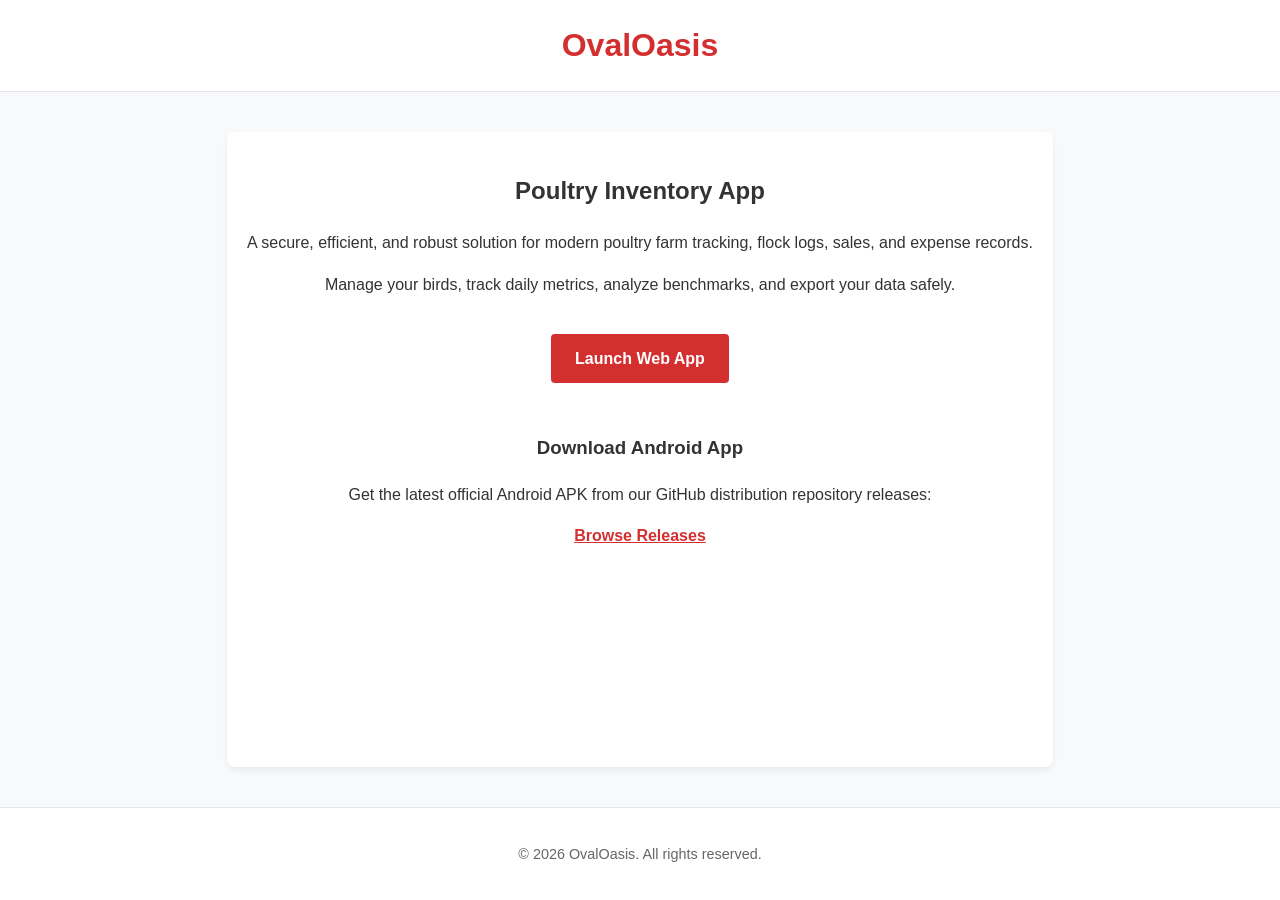
==== website/index.html @ 2f4b4ced "Publish marketing website 08ecbd48" ====
<!DOCTYPE html>
<html lang="en">
<head>
    <meta charset="UTF-8">
    <meta name="viewport" content="width=device-width, initial-scale=1.0">
    <title>OvalOasis - Poultry Inventory Management</title>
    <style>
        body {
            font-family: -apple-system, BlinkMacSystemFont, "Segoe UI", Roboto, Helvetica, Arial, sans-serif;
            line-height: 1.6;
            margin: 0;
            padding: 0;
            color: #333;
            background-color: #f7f9fa;
            display: flex;
            flex-direction: column;
            min-height: 100vh;
        }
        header {
            background-color: #ffffff;
            border-bottom: 1px solid #e1e4e8;
            padding: 20px;
            text-align: center;
        }
        header h1 {
            margin: 0;
            color: #d32f2f;
            font-size: 2rem;
        }
        main {
            flex: 1;
            max-width: 800px;
            margin: 40px auto;
            padding: 20px;
            text-align: center;
            background: #ffffff;
            border-radius: 8px;
            box-shadow: 0 4px 6px rgba(0,0,0,0.05);
        }
        .cta-button {
            display: inline-block;
            background-color: #d32f2f;
            color: #ffffff;
            padding: 12px 24px;
            margin: 20px 0;
            font-weight: bold;
            text-decoration: none;
            border-radius: 4px;
            transition: background-color 0.2s ease;
        }
        .cta-button:hover {
            background-color: #b71c1c;
        }
        footer {
            text-align: center;
            padding: 20px;
            font-size: 0.9rem;
            color: #666;
            border-top: 1px solid #e1e4e8;
            background-color: #ffffff;
        }
    </style>
</head>
<body>
    <header>
        <h1>OvalOasis</h1>
    </header>
    <main>
        <h2>Poultry Inventory App</h2>
        <p>A secure, efficient, and robust solution for modern poultry farm tracking, flock logs, sales, and expense records.</p>
        <p>Manage your birds, track daily metrics, analyze benchmarks, and export your data safely.</p>
        
        <a href="https://app.ovaloasis.in" class="cta-button">Launch Web App</a>
        
        <div style="margin-top: 30px;">
            <h3>Download Android App</h3>
            <p>Get the latest official Android APK from our GitHub distribution repository releases:</p>
            <a href="https://github.com/amzy/PoultryInventory-App/releases" style="color: #d32f2f; font-weight: bold; text-decoration: underline;">Browse Releases</a>
        </div>
    </main>
    <footer>
        <p>&copy; 2026 OvalOasis. All rights reserved.</p>
    </footer>
</body>
</html>
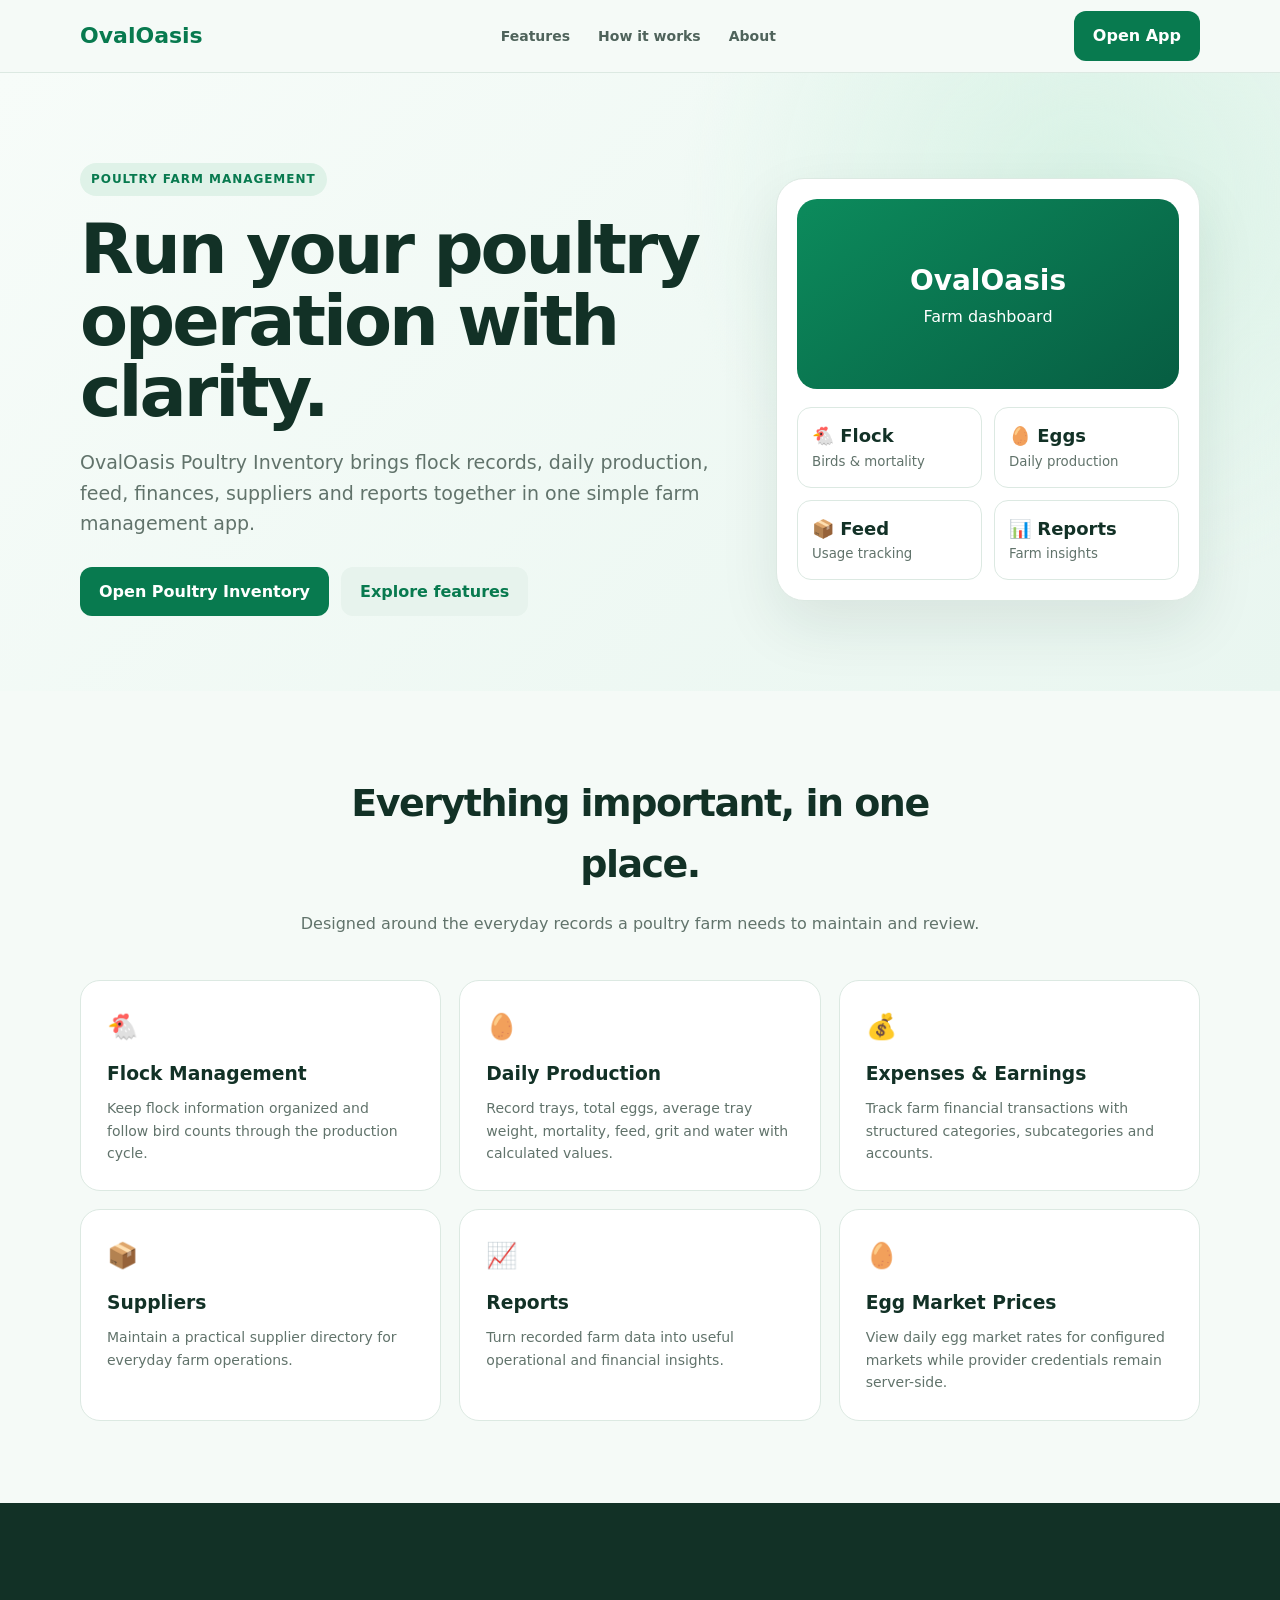
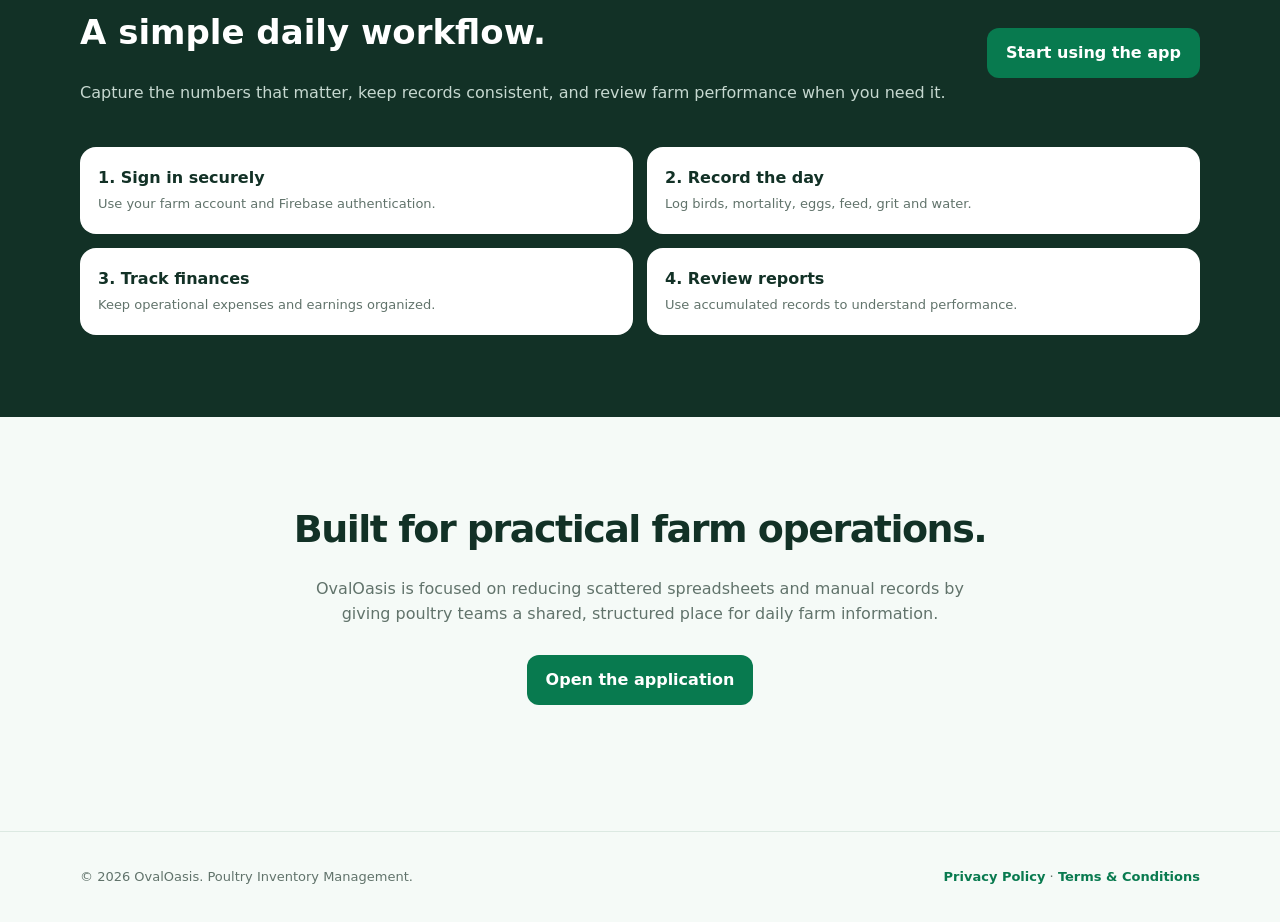
==== commit 9efa1536: "Create standard OvalOasis marketing website" ====
--- a/website/index.html
+++ b/website/index.html
@@ -1,85 +1,36 @@
-<!DOCTYPE html>
+<!doctype html>
 <html lang="en">
 <head>
-    <meta charset="UTF-8">
-    <meta name="viewport" content="width=device-width, initial-scale=1.0">
-    <title>OvalOasis - Poultry Inventory Management</title>
-    <style>
-        body {
-            font-family: -apple-system, BlinkMacSystemFont, "Segoe UI", Roboto, Helvetica, Arial, sans-serif;
-            line-height: 1.6;
-            margin: 0;
-            padding: 0;
-            color: #333;
-            background-color: #f7f9fa;
-            display: flex;
-            flex-direction: column;
-            min-height: 100vh;
-        }
-        header {
-            background-color: #ffffff;
-            border-bottom: 1px solid #e1e4e8;
-            padding: 20px;
-            text-align: center;
-        }
-        header h1 {
-            margin: 0;
-            color: #d32f2f;
-            font-size: 2rem;
-        }
-        main {
-            flex: 1;
-            max-width: 800px;
-            margin: 40px auto;
-            padding: 20px;
-            text-align: center;
-            background: #ffffff;
-            border-radius: 8px;
-            box-shadow: 0 4px 6px rgba(0,0,0,0.05);
-        }
-        .cta-button {
-            display: inline-block;
-            background-color: #d32f2f;
-            color: #ffffff;
-            padding: 12px 24px;
-            margin: 20px 0;
-            font-weight: bold;
-            text-decoration: none;
-            border-radius: 4px;
-            transition: background-color 0.2s ease;
-        }
-        .cta-button:hover {
-            background-color: #b71c1c;
-        }
-        footer {
-            text-align: center;
-            padding: 20px;
-            font-size: 0.9rem;
-            color: #666;
-            border-top: 1px solid #e1e4e8;
-            background-color: #ffffff;
-        }
-    </style>
+<meta charset="utf-8">
+<meta name="viewport" content="width=device-width,initial-scale=1">
+<meta name="description" content="OvalOasis Poultry Inventory — flock records, daily production, feed, finances, suppliers and reports in one farm management app.">
+<title>OvalOasis | Poultry Inventory Management</title>
+<style>
+:root{--g:#087a4f;--d:#123126;--m:#61736b;--bg:#f5faf7;--l:#dce9e2}
+*{box-sizing:border-box}html{scroll-behavior:smooth}body{margin:0;font-family:Inter,system-ui,-apple-system,BlinkMacSystemFont,"Segoe UI",sans-serif;color:var(--d);background:var(--bg);line-height:1.6}a{text-decoration:none;color:inherit}.w{width:min(1120px,calc(100% - 40px));margin:auto}
+header{position:sticky;top:0;z-index:5;background:#f5faf7ee;backdrop-filter:blur(12px);border-bottom:1px solid var(--l)}nav{height:72px;display:flex;align-items:center;justify-content:space-between}.brand{font-size:22px;font-weight:850;color:var(--g)}.links{display:flex;gap:28px;color:#4f635b;font-size:14px;font-weight:650}.btn{display:inline-flex;padding:12px 19px;border-radius:12px;background:var(--g);color:white;font-weight:750}.soft{background:#e7f3ed;color:var(--g)}
+.hero{padding:90px 0 75px;background:radial-gradient(circle at 85% 20%,#d8f2e5 0,transparent 34%),linear-gradient(135deg,#f7fcf9,#e9f6f0)}.grid{display:grid;grid-template-columns:1.2fr .8fr;gap:60px;align-items:center}.ey{display:inline-block;padding:7px 11px;border-radius:999px;background:#dff2e8;color:var(--g);font-size:12px;font-weight:800;text-transform:uppercase;letter-spacing:.08em}.hero h1{font-size:clamp(42px,6vw,70px);line-height:1.02;letter-spacing:-3px;margin:18px 0}.hero p{font-size:19px;color:var(--m);max-width:680px}.actions{display:flex;gap:12px;margin-top:28px;flex-wrap:wrap}.mock{background:white;border:1px solid var(--l);border-radius:28px;padding:20px;box-shadow:0 25px 60px #12312618}.mocktop{height:190px;border-radius:20px;background:linear-gradient(145deg,#0c8b5c,#075d42);display:grid;place-items:center;color:white;text-align:center}.mocktop strong{font-size:28px;display:block}.stats{padding-top:18px;display:grid;grid-template-columns:1fr 1fr;gap:12px}.stat{border:1px solid var(--l);border-radius:14px;padding:14px}.stat b{font-size:18px}.stat small{display:block;color:var(--m)}
+section{padding:82px 0}.head{text-align:center;max-width:700px;margin:0 auto 44px}.head h2{font-size:38px;letter-spacing:-1.5px;margin:0 0 10px}.head p{color:var(--m)}.features{display:grid;grid-template-columns:repeat(3,1fr);gap:18px}.card{background:white;border:1px solid var(--l);border-radius:20px;padding:26px}.icon{font-size:25px;margin-bottom:12px}.card h3{margin:0 0 8px}.card p{margin:0;color:var(--m);font-size:14px}
+.band{background:var(--d);color:white}.band p{color:#c6d8d0}.bandgrid{display:flex;justify-content:space-between;align-items:center;gap:30px}.band h2{font-size:34px;line-height:1.15}.steps{display:grid;grid-template-columns:1fr 1fr;gap:14px;margin-top:25px}.step{background:white;color:var(--d);border-radius:16px;padding:18px}.step span{color:var(--m);font-size:13px}
+.footer{padding:35px 0;border-top:1px solid var(--l);color:var(--m);font-size:13px}.foot{display:flex;justify-content:space-between;gap:20px}.foot a{color:var(--g);font-weight:700}
+@media(max-width:800px){.links{display:none}.hero{padding:65px 0}.grid,.features{grid-template-columns:1fr}.bandgrid,.foot{flex-direction:column;align-items:flex-start}.steps{grid-template-columns:1fr}}
+</style>
 </head>
 <body>
-    <header>
-        <h1>OvalOasis</h1>
-    </header>
-    <main>
-        <h2>Poultry Inventory App</h2>
-        <p>A secure, efficient, and robust solution for modern poultry farm tracking, flock logs, sales, and expense records.</p>
-        <p>Manage your birds, track daily metrics, analyze benchmarks, and export your data safely.</p>
-        
-        <a href="https://app.ovaloasis.in" class="cta-button">Launch Web App</a>
-        
-        <div style="margin-top: 30px;">
-            <h3>Download Android App</h3>
-            <p>Get the latest official Android APK from our GitHub distribution repository releases:</p>
-            <a href="https://github.com/amzy/PoultryInventory-App/releases" style="color: #d32f2f; font-weight: bold; text-decoration: underline;">Browse Releases</a>
-        </div>
-    </main>
-    <footer>
-        <p>&copy; 2026 OvalOasis. All rights reserved.</p>
-    </footer>
+<header><nav class="w"><a class="brand" href="#top">OvalOasis</a><div class="links"><a href="#features">Features</a><a href="#workflow">How it works</a><a href="#about">About</a></div><a class="btn" href="https://app.ovaloasis.in">Open App</a></nav></header>
+<main id="top">
+<section class="hero"><div class="w grid"><div><span class="ey">Poultry farm management</span><h1>Run your poultry operation with clarity.</h1><p>OvalOasis Poultry Inventory brings flock records, daily production, feed, finances, suppliers and reports together in one simple farm management app.</p><div class="actions"><a class="btn" href="https://app.ovaloasis.in">Open Poultry Inventory</a><a class="btn soft" href="#features">Explore features</a></div></div><div class="mock"><div class="mocktop"><div><strong>OvalOasis</strong>Farm dashboard</div></div><div class="stats"><div class="stat"><b>🐔 Flock</b><small>Birds &amp; mortality</small></div><div class="stat"><b>🥚 Eggs</b><small>Daily production</small></div><div class="stat"><b>📦 Feed</b><small>Usage tracking</small></div><div class="stat"><b>📊 Reports</b><small>Farm insights</small></div></div></div></div></section>
+<section id="features"><div class="w"><div class="head"><h2>Everything important, in one place.</h2><p>Designed around the everyday records a poultry farm needs to maintain and review.</p></div><div class="features">
+<div class="card"><div class="icon">🐔</div><h3>Flock Management</h3><p>Keep flock information organized and follow bird counts through the production cycle.</p></div>
+<div class="card"><div class="icon">🥚</div><h3>Daily Production</h3><p>Record trays, total eggs, average tray weight, mortality, feed, grit and water with calculated values.</p></div>
+<div class="card"><div class="icon">💰</div><h3>Expenses &amp; Earnings</h3><p>Track farm financial transactions with structured categories, subcategories and accounts.</p></div>
+<div class="card"><div class="icon">📦</div><h3>Suppliers</h3><p>Maintain a practical supplier directory for everyday farm operations.</p></div>
+<div class="card"><div class="icon">📈</div><h3>Reports</h3><p>Turn recorded farm data into useful operational and financial insights.</p></div>
+<div class="card"><div class="icon">🥚</div><h3>Egg Market Prices</h3><p>View daily egg market rates for configured markets while provider credentials remain server-side.</p></div>
+</div></div></section>
+<section id="workflow" class="band"><div class="w"><div class="bandgrid"><div><h2>A simple daily workflow.</h2><p>Capture the numbers that matter, keep records consistent, and review farm performance when you need it.</p></div><a class="btn" href="https://app.ovaloasis.in">Start using the app</a></div><div class="steps"><div class="step"><b>1. Sign in securely</b><br><span>Use your farm account and Firebase authentication.</span></div><div class="step"><b>2. Record the day</b><br><span>Log birds, mortality, eggs, feed, grit and water.</span></div><div class="step"><b>3. Track finances</b><br><span>Keep operational expenses and earnings organized.</span></div><div class="step"><b>4. Review reports</b><br><span>Use accumulated records to understand performance.</span></div></div></div></section>
+<section id="about"><div class="w"><div class="head"><h2>Built for practical farm operations.</h2><p>OvalOasis is focused on reducing scattered spreadsheets and manual records by giving poultry teams a shared, structured place for daily farm information.</p><div class="actions" style="justify-content:center"><a class="btn" href="https://app.ovaloasis.in">Open the application</a></div></div></div></section>
+</main>
+<footer class="footer"><div class="w foot"><div>© 2026 OvalOasis. Poultry Inventory Management.</div><div><a href="/privacy.html">Privacy Policy</a> · <a href="/terms.html">Terms &amp; Conditions</a></div></div></footer>
 </body>
-</html>
+</html>
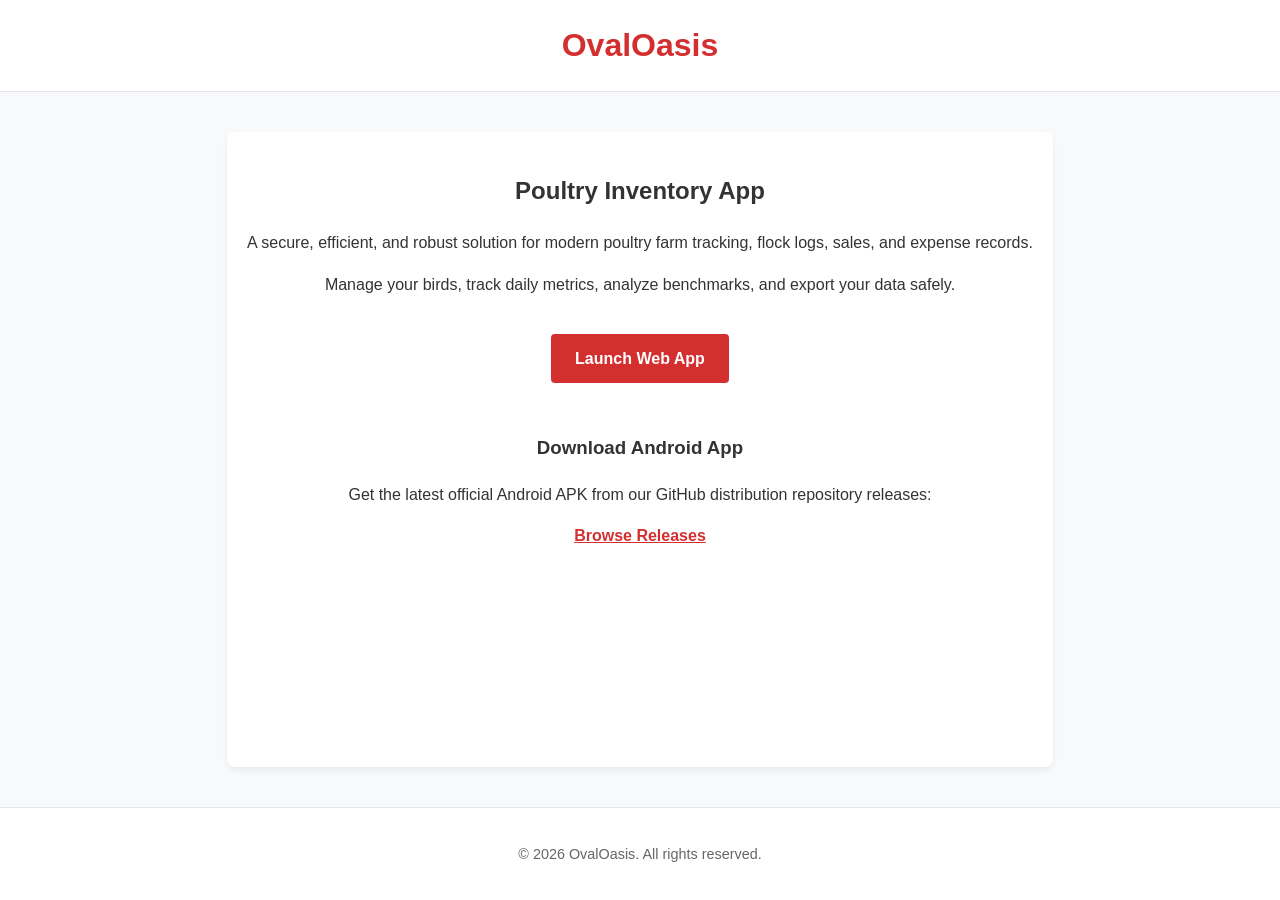
==== commit 2f010838: "Publish marketing website e8cc7f15" ====
--- a/website/index.html
+++ b/website/index.html
@@ -1,36 +1,85 @@
-<!doctype html>
+<!DOCTYPE html>
 <html lang="en">
 <head>
-<meta charset="utf-8">
-<meta name="viewport" content="width=device-width,initial-scale=1">
-<meta name="description" content="OvalOasis Poultry Inventory — flock records, daily production, feed, finances, suppliers and reports in one farm management app.">
-<title>OvalOasis | Poultry Inventory Management</title>
-<style>
-:root{--g:#087a4f;--d:#123126;--m:#61736b;--bg:#f5faf7;--l:#dce9e2}
-*{box-sizing:border-box}html{scroll-behavior:smooth}body{margin:0;font-family:Inter,system-ui,-apple-system,BlinkMacSystemFont,"Segoe UI",sans-serif;color:var(--d);background:var(--bg);line-height:1.6}a{text-decoration:none;color:inherit}.w{width:min(1120px,calc(100% - 40px));margin:auto}
-header{position:sticky;top:0;z-index:5;background:#f5faf7ee;backdrop-filter:blur(12px);border-bottom:1px solid var(--l)}nav{height:72px;display:flex;align-items:center;justify-content:space-between}.brand{font-size:22px;font-weight:850;color:var(--g)}.links{display:flex;gap:28px;color:#4f635b;font-size:14px;font-weight:650}.btn{display:inline-flex;padding:12px 19px;border-radius:12px;background:var(--g);color:white;font-weight:750}.soft{background:#e7f3ed;color:var(--g)}
-.hero{padding:90px 0 75px;background:radial-gradient(circle at 85% 20%,#d8f2e5 0,transparent 34%),linear-gradient(135deg,#f7fcf9,#e9f6f0)}.grid{display:grid;grid-template-columns:1.2fr .8fr;gap:60px;align-items:center}.ey{display:inline-block;padding:7px 11px;border-radius:999px;background:#dff2e8;color:var(--g);font-size:12px;font-weight:800;text-transform:uppercase;letter-spacing:.08em}.hero h1{font-size:clamp(42px,6vw,70px);line-height:1.02;letter-spacing:-3px;margin:18px 0}.hero p{font-size:19px;color:var(--m);max-width:680px}.actions{display:flex;gap:12px;margin-top:28px;flex-wrap:wrap}.mock{background:white;border:1px solid var(--l);border-radius:28px;padding:20px;box-shadow:0 25px 60px #12312618}.mocktop{height:190px;border-radius:20px;background:linear-gradient(145deg,#0c8b5c,#075d42);display:grid;place-items:center;color:white;text-align:center}.mocktop strong{font-size:28px;display:block}.stats{padding-top:18px;display:grid;grid-template-columns:1fr 1fr;gap:12px}.stat{border:1px solid var(--l);border-radius:14px;padding:14px}.stat b{font-size:18px}.stat small{display:block;color:var(--m)}
-section{padding:82px 0}.head{text-align:center;max-width:700px;margin:0 auto 44px}.head h2{font-size:38px;letter-spacing:-1.5px;margin:0 0 10px}.head p{color:var(--m)}.features{display:grid;grid-template-columns:repeat(3,1fr);gap:18px}.card{background:white;border:1px solid var(--l);border-radius:20px;padding:26px}.icon{font-size:25px;margin-bottom:12px}.card h3{margin:0 0 8px}.card p{margin:0;color:var(--m);font-size:14px}
-.band{background:var(--d);color:white}.band p{color:#c6d8d0}.bandgrid{display:flex;justify-content:space-between;align-items:center;gap:30px}.band h2{font-size:34px;line-height:1.15}.steps{display:grid;grid-template-columns:1fr 1fr;gap:14px;margin-top:25px}.step{background:white;color:var(--d);border-radius:16px;padding:18px}.step span{color:var(--m);font-size:13px}
-.footer{padding:35px 0;border-top:1px solid var(--l);color:var(--m);font-size:13px}.foot{display:flex;justify-content:space-between;gap:20px}.foot a{color:var(--g);font-weight:700}
-@media(max-width:800px){.links{display:none}.hero{padding:65px 0}.grid,.features{grid-template-columns:1fr}.bandgrid,.foot{flex-direction:column;align-items:flex-start}.steps{grid-template-columns:1fr}}
-</style>
+    <meta charset="UTF-8">
+    <meta name="viewport" content="width=device-width, initial-scale=1.0">
+    <title>OvalOasis - Poultry Inventory Management</title>
+    <style>
+        body {
+            font-family: -apple-system, BlinkMacSystemFont, "Segoe UI", Roboto, Helvetica, Arial, sans-serif;
+            line-height: 1.6;
+            margin: 0;
+            padding: 0;
+            color: #333;
+            background-color: #f7f9fa;
+            display: flex;
+            flex-direction: column;
+            min-height: 100vh;
+        }
+        header {
+            background-color: #ffffff;
+            border-bottom: 1px solid #e1e4e8;
+            padding: 20px;
+            text-align: center;
+        }
+        header h1 {
+            margin: 0;
+            color: #d32f2f;
+            font-size: 2rem;
+        }
+        main {
+            flex: 1;
+            max-width: 800px;
+            margin: 40px auto;
+            padding: 20px;
+            text-align: center;
+            background: #ffffff;
+            border-radius: 8px;
+            box-shadow: 0 4px 6px rgba(0,0,0,0.05);
+        }
+        .cta-button {
+            display: inline-block;
+            background-color: #d32f2f;
+            color: #ffffff;
+            padding: 12px 24px;
+            margin: 20px 0;
+            font-weight: bold;
+            text-decoration: none;
+            border-radius: 4px;
+            transition: background-color 0.2s ease;
+        }
+        .cta-button:hover {
+            background-color: #b71c1c;
+        }
+        footer {
+            text-align: center;
+            padding: 20px;
+            font-size: 0.9rem;
+            color: #666;
+            border-top: 1px solid #e1e4e8;
+            background-color: #ffffff;
+        }
+    </style>
 </head>
 <body>
-<header><nav class="w"><a class="brand" href="#top">OvalOasis</a><div class="links"><a href="#features">Features</a><a href="#workflow">How it works</a><a href="#about">About</a></div><a class="btn" href="https://app.ovaloasis.in">Open App</a></nav></header>
-<main id="top">
-<section class="hero"><div class="w grid"><div><span class="ey">Poultry farm management</span><h1>Run your poultry operation with clarity.</h1><p>OvalOasis Poultry Inventory brings flock records, daily production, feed, finances, suppliers and reports together in one simple farm management app.</p><div class="actions"><a class="btn" href="https://app.ovaloasis.in">Open Poultry Inventory</a><a class="btn soft" href="#features">Explore features</a></div></div><div class="mock"><div class="mocktop"><div><strong>OvalOasis</strong>Farm dashboard</div></div><div class="stats"><div class="stat"><b>🐔 Flock</b><small>Birds &amp; mortality</small></div><div class="stat"><b>🥚 Eggs</b><small>Daily production</small></div><div class="stat"><b>📦 Feed</b><small>Usage tracking</small></div><div class="stat"><b>📊 Reports</b><small>Farm insights</small></div></div></div></div></section>
-<section id="features"><div class="w"><div class="head"><h2>Everything important, in one place.</h2><p>Designed around the everyday records a poultry farm needs to maintain and review.</p></div><div class="features">
-<div class="card"><div class="icon">🐔</div><h3>Flock Management</h3><p>Keep flock information organized and follow bird counts through the production cycle.</p></div>
-<div class="card"><div class="icon">🥚</div><h3>Daily Production</h3><p>Record trays, total eggs, average tray weight, mortality, feed, grit and water with calculated values.</p></div>
-<div class="card"><div class="icon">💰</div><h3>Expenses &amp; Earnings</h3><p>Track farm financial transactions with structured categories, subcategories and accounts.</p></div>
-<div class="card"><div class="icon">📦</div><h3>Suppliers</h3><p>Maintain a practical supplier directory for everyday farm operations.</p></div>
-<div class="card"><div class="icon">📈</div><h3>Reports</h3><p>Turn recorded farm data into useful operational and financial insights.</p></div>
-<div class="card"><div class="icon">🥚</div><h3>Egg Market Prices</h3><p>View daily egg market rates for configured markets while provider credentials remain server-side.</p></div>
-</div></div></section>
-<section id="workflow" class="band"><div class="w"><div class="bandgrid"><div><h2>A simple daily workflow.</h2><p>Capture the numbers that matter, keep records consistent, and review farm performance when you need it.</p></div><a class="btn" href="https://app.ovaloasis.in">Start using the app</a></div><div class="steps"><div class="step"><b>1. Sign in securely</b><br><span>Use your farm account and Firebase authentication.</span></div><div class="step"><b>2. Record the day</b><br><span>Log birds, mortality, eggs, feed, grit and water.</span></div><div class="step"><b>3. Track finances</b><br><span>Keep operational expenses and earnings organized.</span></div><div class="step"><b>4. Review reports</b><br><span>Use accumulated records to understand performance.</span></div></div></div></section>
-<section id="about"><div class="w"><div class="head"><h2>Built for practical farm operations.</h2><p>OvalOasis is focused on reducing scattered spreadsheets and manual records by giving poultry teams a shared, structured place for daily farm information.</p><div class="actions" style="justify-content:center"><a class="btn" href="https://app.ovaloasis.in">Open the application</a></div></div></div></section>
-</main>
-<footer class="footer"><div class="w foot"><div>© 2026 OvalOasis. Poultry Inventory Management.</div><div><a href="/privacy.html">Privacy Policy</a> · <a href="/terms.html">Terms &amp; Conditions</a></div></div></footer>
+    <header>
+        <h1>OvalOasis</h1>
+    </header>
+    <main>
+        <h2>Poultry Inventory App</h2>
+        <p>A secure, efficient, and robust solution for modern poultry farm tracking, flock logs, sales, and expense records.</p>
+        <p>Manage your birds, track daily metrics, analyze benchmarks, and export your data safely.</p>
+        
+        <a href="https://app.ovaloasis.in" class="cta-button">Launch Web App</a>
+        
+        <div style="margin-top: 30px;">
+            <h3>Download Android App</h3>
+            <p>Get the latest official Android APK from our GitHub distribution repository releases:</p>
+            <a href="https://github.com/amzy/PoultryInventory-App/releases" style="color: #d32f2f; font-weight: bold; text-decoration: underline;">Browse Releases</a>
+        </div>
+    </main>
+    <footer>
+        <p>&copy; 2026 OvalOasis. All rights reserved.</p>
+    </footer>
 </body>
-</html>+</html>
